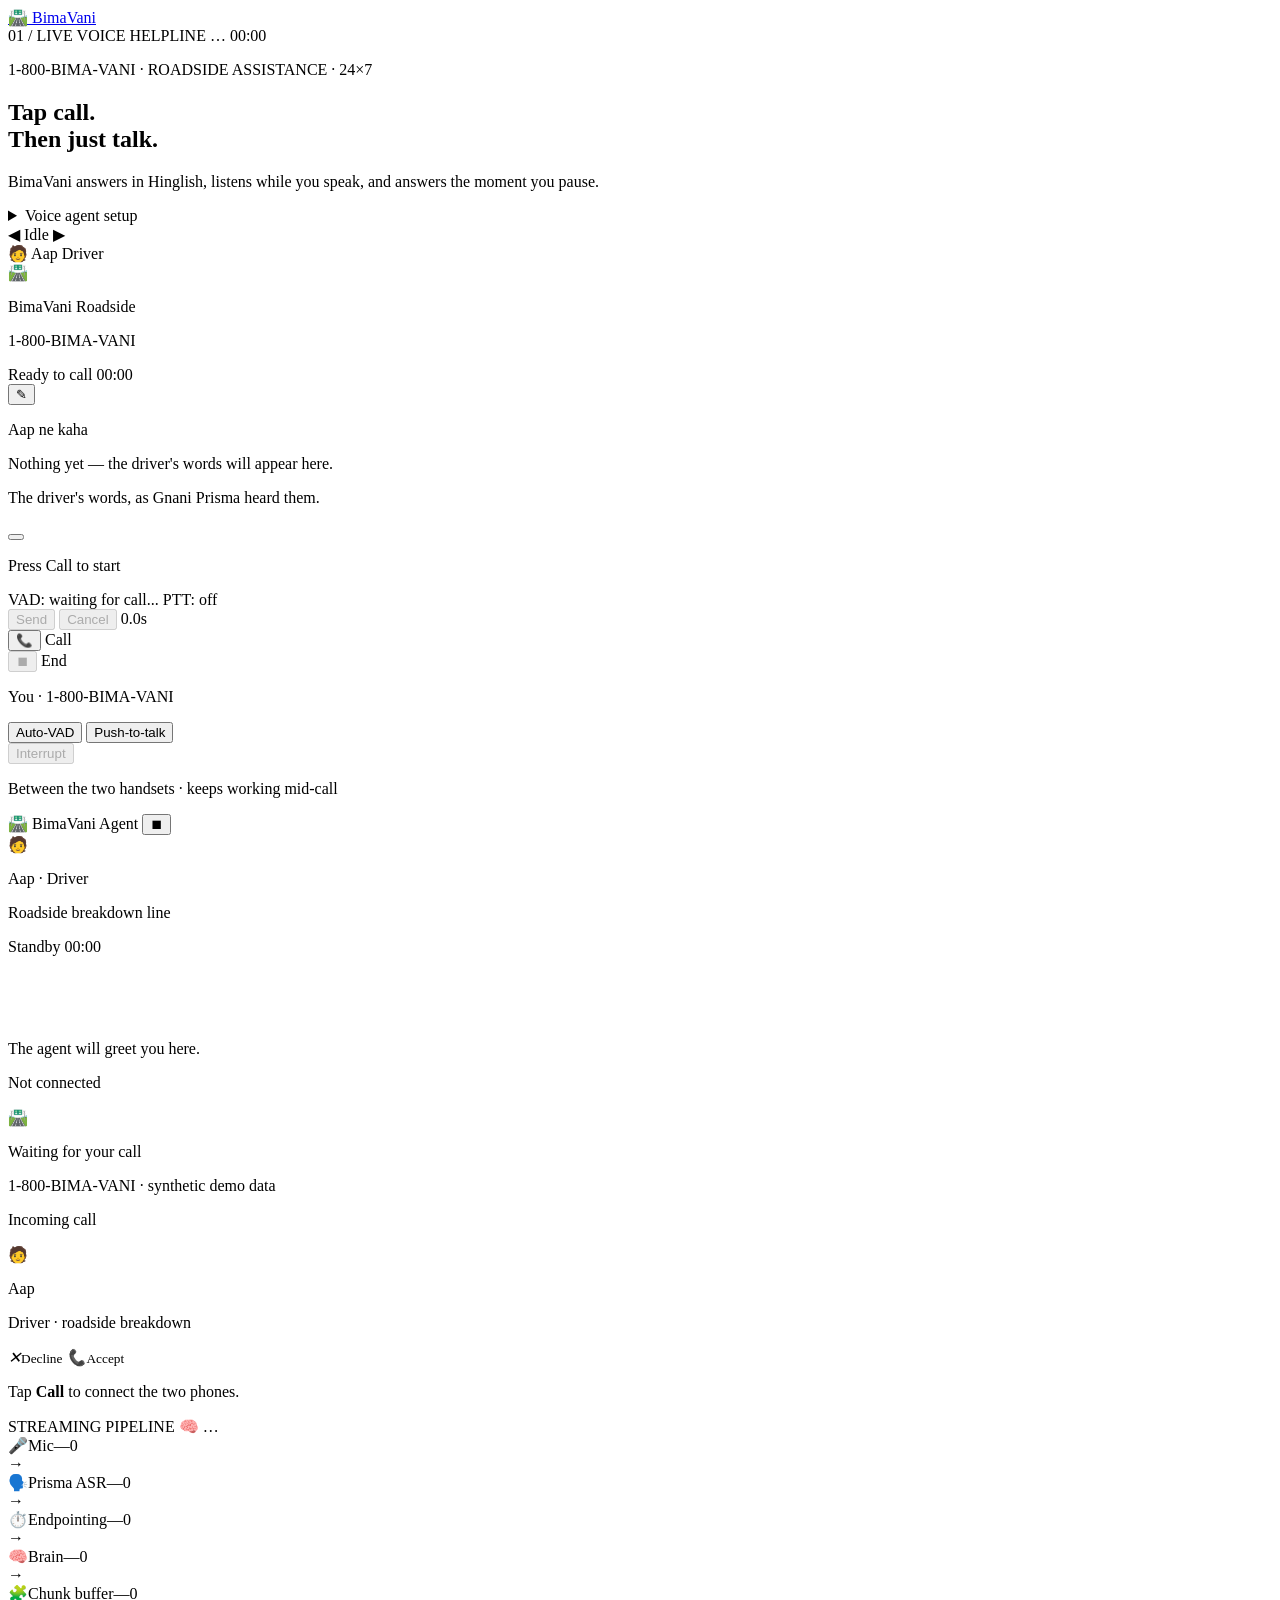
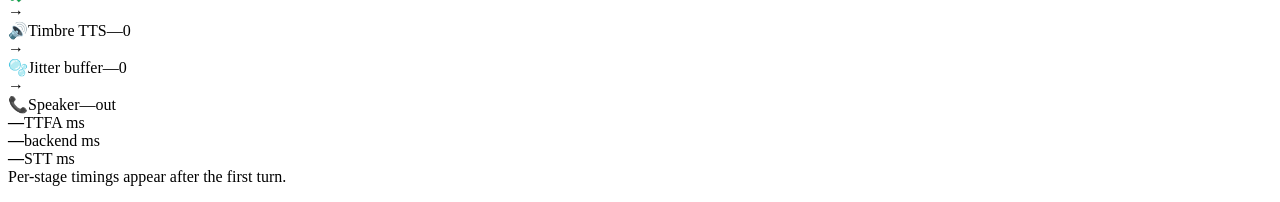
==== frontend/index.html @ bb22b184 "Initial commit: BHIMVANI" ====
<!DOCTYPE html>
<html lang="en">
<head>
<meta charset="UTF-8">
<meta name="viewport" content="width=device-width, initial-scale=1.0">
<title>BimaVani — Voice Roadside Assistance</title>
<link rel="stylesheet" href="/style.css?v=20261110m">
<link rel="icon" href="data:image/svg+xml,<svg xmlns='http://www.w3.org/2000/svg' viewBox='0 0 100 100'><text y='.9em' font-size='90'>🛣️</text></svg>">
</head>
<body>

<!-- ============================== HEADER ============================== -->
<header class="topbar">
  <a class="brand" href="/">
    <span class="brand-mark">🛣️</span>
    <span class="brand-name">BimaVani</span>
  </a>
  <div class="topbar-right">
    <span class="kicker">01 / LIVE VOICE HELPLINE</span>
    <span id="mode-pill" class="chip-status">…</span>
    <span id="call-timer" class="timer">00:00</span>
  </div>
</header>

<!-- =============================== STAGE ============================== -->
<main class="stage">

  <!-- ---------------------- LEFT: the conversation --------------------- -->
  <section class="hero">
    <p class="eyebrow">1-800-BIMA-VANI · ROADSIDE ASSISTANCE · 24×7</p>

    <!-- Big state line: what the agent is doing right now -->
    <h1 id="hero-line">Tap call.<br>Then just talk.</h1>
    <p class="hero-sub" id="hero-sub">
      BimaVani answers in Hinglish, listens while you speak, and answers the moment you pause.
    </p>

    <!-- Voice agent setup: everything that tunes the ears, not the brain -->
    <details class="setup">
      <summary>Voice agent setup</summary>
      <div class="setup-body">
        <label class="slider">
          <span>Silence before send <b id="vad-window">650</b> ms</span>
          <input type="range" id="vad-silence" min="300" max="1500" step="50" value="650">
        </label>
        <label class="slider">
          <span>Mic sensitivity <b id="vad-sens-val">2.2×</b></span>
          <input type="range" id="vad-sens" min="1.2" max="4" step="0.1" value="2.2">
        </label>

        <label class="row">
          <span class="row-label">Road noise</span>
          <select id="noise-preset">
            <option value="clean" selected>Clean studio</option>
            <option value="mandi">Mandi / auto stand</option>
            <option value="highway">NH-44 highway</option>
            <option value="gsm">8 kHz phone line</option>
          </select>
        </label>
        <div class="row">
          <label class="check"><input type="checkbox" id="noise-into-mic" checked> into mic</label>
          <label class="check"><input type="checkbox" id="noise-aloud" checked> play aloud</label>
        </div>

        <div class="type-row">
          <input id="type-say" placeholder="No mic? Type what you'd say…" autocomplete="off">
          <button id="btn-say" class="btn-quiet">Send</button>
        </div>
        <p class="micro">VAD always listens to the raw mic, before any noise is mixed in.</p>
      </div>
    </details>
  </section>

  <!-- ------------- RIGHT: two phones on one live call line ------------- -->
  <section class="call-scene" id="call-scene" data-phase="idle" aria-label="Live call between you and BimaVani">
    <div class="halo" aria-hidden="true"></div>

    <!-- the line that carries the voice between the two phones -->
    <div class="call-link is-idle" id="call-link">
      <span class="link-arrow" aria-hidden="true">◀</span>
      <span class="link-waves" aria-hidden="true"><i></i><i></i><i></i><i></i><i></i></span>
      <span class="link-label" id="link-label">Idle</span>
      <span class="link-waves" aria-hidden="true"><i></i><i></i><i></i><i></i><i></i></span>
      <span class="link-arrow" aria-hidden="true">▶</span>
    </div>

    <div class="phones">

      <!-- ==================== THE CALLER — you (the driver's phone) ==================== -->
      <div class="phone phone--caller" id="phone-caller">
        <span class="phone-notch" aria-hidden="true"></span>
        <div class="phone-bar">
          <span class="phone-brand">
            <span class="phone-avatar" aria-hidden="true">🧑</span>
            Aap <span class="phone-tag">Driver</span>
          </span>
          <span class="phone-led" aria-hidden="true"></span>
        </div>

        <!-- who you are calling + live call status -->
        <div class="contact">
          <div class="contact-avatar" aria-hidden="true">🛣️</div>
          <div class="contact-meta">
            <p class="contact-name">BimaVani Roadside</p>
            <p class="contact-num">1-800-BIMA-VANI</p>
          </div>
          <div class="contact-state">
            <span id="caller-status" class="status-text">Ready to call</span>
            <span class="status-time sync-timer">00:00</span>
          </div>
        </div>

        <!-- what you said, as Prisma heard it -->
        <div class="phone-card phone-card--said">
          <button id="say-edit" class="say-edit" title="Type your turn instead">✎</button>
          <p class="phone-label">Aap ne kaha</p>
          <p class="phone-say" id="stt-transcript">Nothing yet — the driver's words will appear here.</p>
          <p class="caption">The driver's words, as Gnani Prisma heard them.</p>
        </div>

        <!-- your mic: tap to talk -->
        <div class="orb-zone">
          <button id="btn-ptt" class="orb" aria-label="Microphone">
            <span class="orb-core"></span>
          </button>
          <p id="ptt-hint" class="phone-hint">Press Call to start</p>
        </div>

        <div class="level">
          <div class="level-track"><div id="vad-bar" class="level-fill"></div><div id="vad-thr-mark" class="level-thr"></div></div>
          <div class="level-notes">
            <span id="vad-live">VAD: waiting for call...</span>
            <span id="ptt-live">PTT: off</span>
          </div>
        </div>

        <!-- Push-to-talk only controls -->
        <div id="ptt-controls" class="ptt-controls hidden">
          <button id="btn-ptt-send" class="btn-quiet" disabled>Send</button>
          <button id="btn-ptt-cancel" class="btn-quiet" disabled>Cancel</button>
          <span id="ptt-timer" class="ptt-timer">0.0s</span>
        </div>

        <!-- Call / End: round handset buttons, like a real phone -->
        <div class="phone-call-controls">
          <div class="call-btn-wrap">
            <button id="btn-dial" class="btn-call" aria-label="Call BimaVani">📞</button>
            <span>Call</span>
          </div>
          <div class="call-btn-wrap">
            <button id="btn-end" class="btn-end" aria-label="End call" disabled>⏹</button>
            <span>End</span>
          </div>
        </div>

        <p class="phone-foot">You · 1-800-BIMA-VANI</p>
      </div>

      <!-- ================= MIDDLE GAP — the line + turn-taking controls ================= -->
      <div class="call-middle">
        <div class="wire" aria-hidden="true"><i></i></div>
        <div class="seg" role="radiogroup" aria-label="Turn taking">
          <button class="seg-btn active" data-mode="auto_vad">Auto-VAD</button>
          <button class="seg-btn" data-mode="push_to_talk">Push-to-talk</button>
        </div>
        <button id="btn-barge-in" class="btn-quiet" disabled>Interrupt</button>
        <p class="middle-hint">Between the two handsets · keeps working mid-call</p>
      </div>

      <!-- =================== THE AGENT — BimaVani's phone =================== -->
      <div class="phone phone--agent" id="phone-agent">
        <span class="phone-notch" aria-hidden="true"></span>
        <div class="phone-bar">
          <span class="phone-brand">
            <span class="brand-mark" aria-hidden="true">🛣️</span>
            BimaVani <span class="phone-tag phone-tag--live">Agent</span>
          </span>
          <span class="phone-icons">
            <button class="icon-btn" id="btn-barge-in-2" title="Interrupt the agent">⏹</button>
          </span>
        </div>

        <!-- who is on the line + live call status -->
        <div class="contact contact--agent">
          <div class="contact-avatar" aria-hidden="true">🧑</div>
          <div class="contact-meta">
            <p class="contact-name">Aap · Driver</p>
            <p class="contact-num">Roadside breakdown line</p>
          </div>
          <div class="contact-state">
            <span id="agent-status" class="status-text">Standby</span>
            <span class="status-time sync-timer">00:00</span>
          </div>
        </div>

        <!-- what the agent says, streaming clause by clause -->
        <div class="phone-card phone-card--agent">
          <canvas id="waveform" width="320" height="64"></canvas>
          <p id="agent-reply" class="phone-say">The agent will greet you here.</p>
          <p id="call-state" class="phone-state">Not connected</p>
        </div>

        <!-- the agent's voice: is BimaVani speaking? -->
        <div class="voice-zone">
          <div class="agent-orb" aria-hidden="true">
            <span class="agent-orb-core">🛣️</span>
          </div>
          <p id="agent-hint" class="phone-hint">Waiting for your call</p>
        </div>

        <p class="phone-foot">1-800-BIMA-VANI · synthetic demo data</p>

        <!-- incoming-call screen: shown only while the phone is ringing -->
        <div class="incoming" id="agent-incoming" aria-hidden="true">
          <p class="incoming-label">Incoming call</p>
          <div class="incoming-avatar"><span>🧑</span></div>
          <p class="incoming-name">Aap</p>
          <p class="incoming-sub">Driver · roadside breakdown</p>
          <div class="incoming-actions">
            <span class="act act--decline"><i>✕</i><small>Decline</small></span>
            <span class="act act--accept" id="agent-accept"><i>📞</i><small>Accept</small></span>
          </div>
        </div>
      </div>
    </div>

    <p class="scene-status" id="scene-status">Tap <b>Call</b> to connect the two phones.</p>
  </section>
</main>

<!-- ================= BOTTOM BAND: flow + latency ===================== -->
<footer class="flowband">
  <div class="flow-head">
    <span class="kicker">STREAMING PIPELINE</span>
    <span id="brain-pill" class="chip-status">🧠 …</span>
  </div>

  <div class="flow-strip">
    <div class="node" data-stage="1"><span class="node-ico">🎤</span><span class="node-name">Mic</span><span class="node-ms">—</span><span class="node-q" data-q="mic_ingest">0</span></div>
    <span class="arrow">→</span>
    <div class="node" data-stage="2"><span class="node-ico">🗣️</span><span class="node-name">Prisma ASR</span><span class="node-ms">—</span><span class="node-q" data-q="stt">0</span></div>
    <span class="arrow">→</span>
    <div class="node" data-stage="3"><span class="node-ico">⏱️</span><span class="node-name">Endpointing</span><span class="node-ms">—</span><span class="node-q" data-q="endpointing">0</span></div>
    <span class="arrow">→</span>
    <div class="node" data-stage="4"><span class="node-ico">🧠</span><span class="node-name">Brain</span><span class="node-ms">—</span><span class="node-q" data-q="brain">0</span></div>
    <span class="arrow">→</span>
    <div class="node" data-stage="5"><span class="node-ico">🧩</span><span class="node-name">Chunk buffer</span><span class="node-ms">—</span><span class="node-q" data-q="clause_buffer">0</span></div>
    <span class="arrow">→</span>
    <div class="node" data-stage="6"><span class="node-ico">🔊</span><span class="node-name">Timbre TTS</span><span class="node-ms">—</span><span class="node-q" data-q="tts">0</span></div>
    <span class="arrow">→</span>
    <div class="node" data-stage="7"><span class="node-ico">🫧</span><span class="node-name">Jitter buffer</span><span class="node-ms">—</span><span class="node-q" data-q="jitter_buffer">0</span></div>
    <span class="arrow">→</span>
    <div class="node" data-stage="8"><span class="node-ico">📞</span><span class="node-name">Speaker</span><span class="node-ms">—</span><span class="node-q">out</span></div>
  </div>

  <div class="latency">
    <div class="lat-kpis">
      <div class="lat-kpi"><b id="flow-ttfa">—</b><span>TTFA ms</span></div>
      <div class="lat-kpi"><b id="flow-total">—</b><span>backend ms</span></div>
      <div class="lat-kpi"><b id="flow-stt">—</b><span>STT ms</span></div>
    </div>
    <div id="latency-body" class="lat-body">
      <span class="muted">Per-stage timings appear after the first turn.</span>
    </div>
  </div>

  <p id="foot-meta" class="foot-meta"></p>
</footer>

<script src="/app.js?v=20261110m"></script>
</body>
</html>
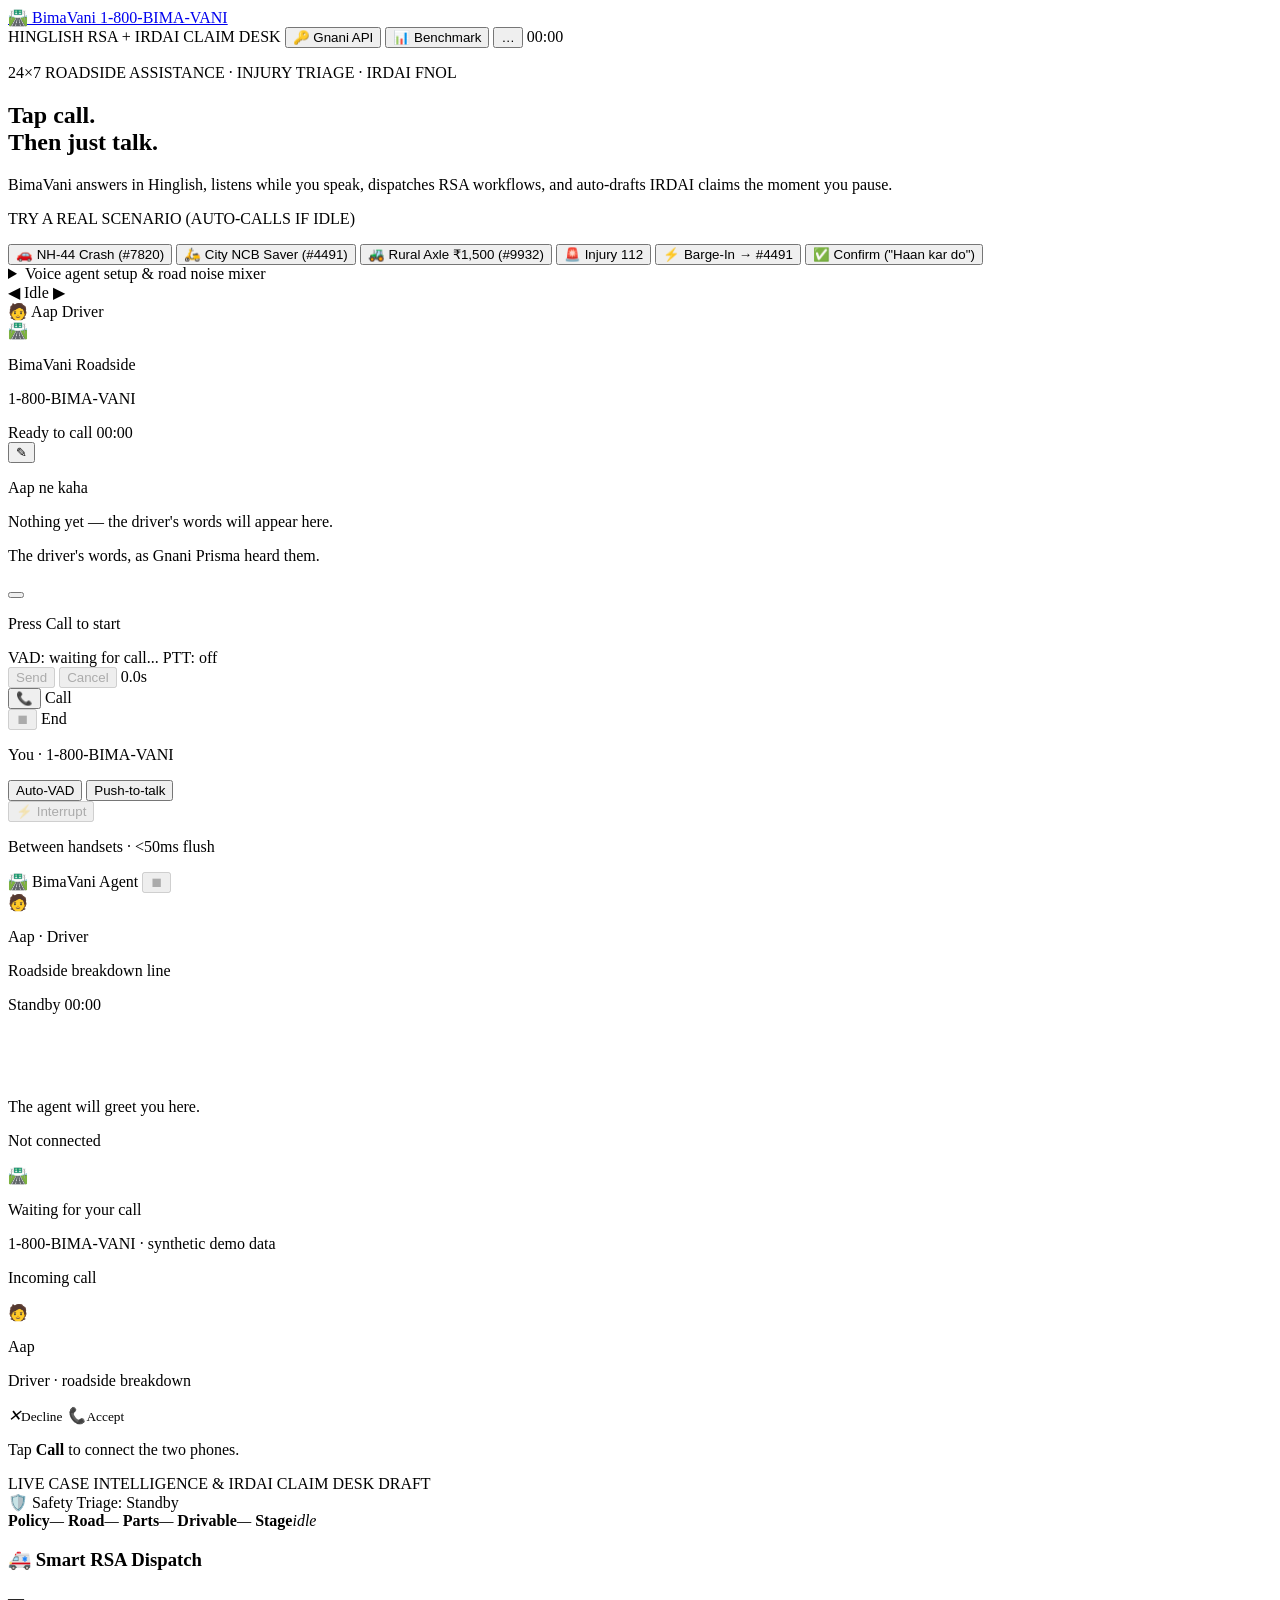
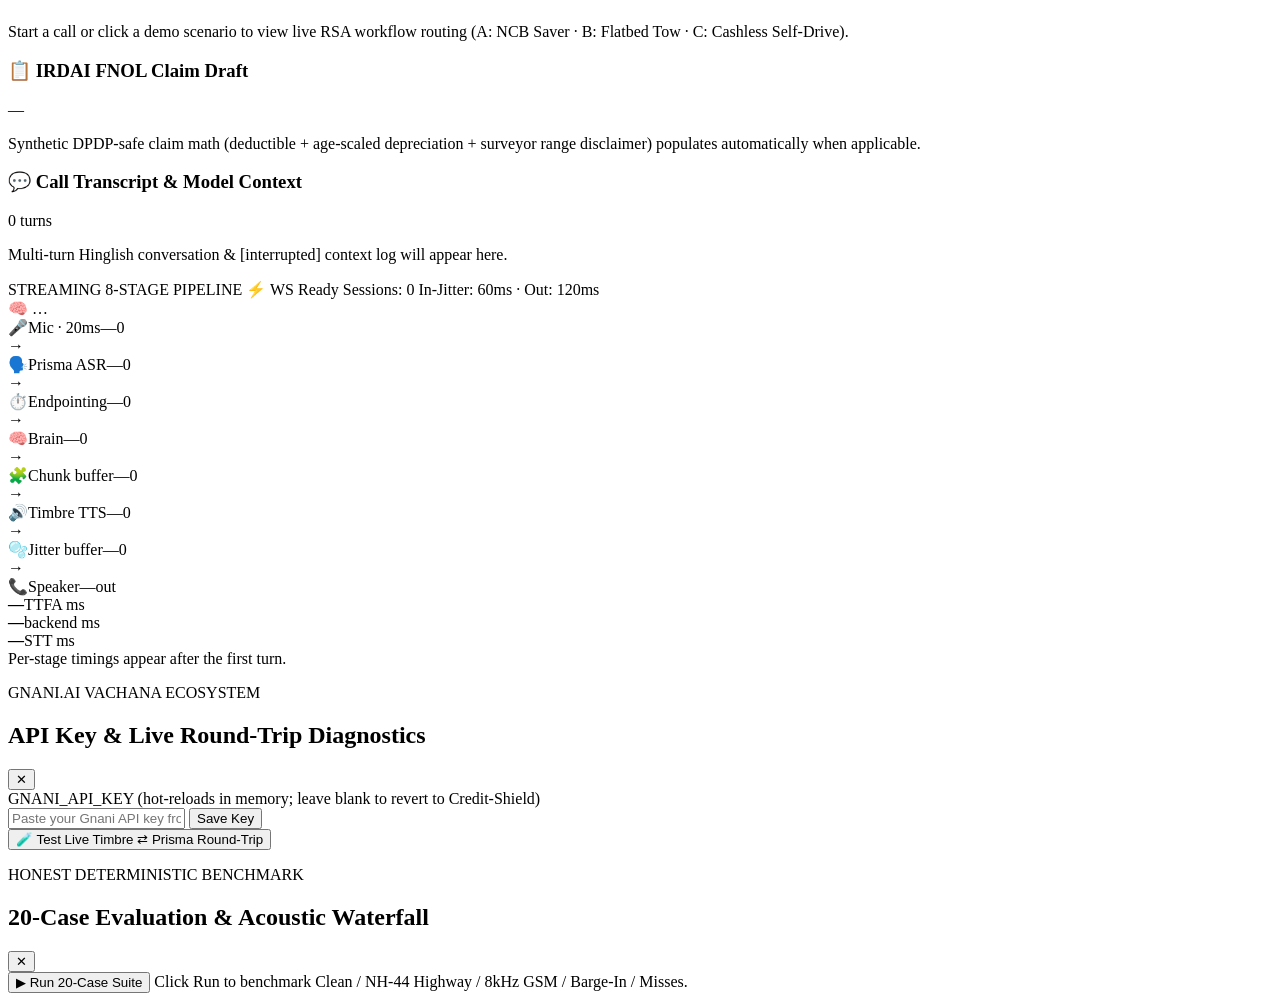
==== commit 74ab2b7c: "Fix voice pipeline, add WebSocket streaming, jitter buffers & [interrupted] context Co-authored-by: " ====
--- a/frontend/index.html
+++ b/frontend/index.html
@@ -3,8 +3,8 @@
 <head>
 <meta charset="UTF-8">
 <meta name="viewport" content="width=device-width, initial-scale=1.0">
-<title>BimaVani — Voice Roadside Assistance</title>
-<link rel="stylesheet" href="/style.css?v=20261110m">
+<title>BimaVani — 24×7 Hinglish Voice RSA & IRDAI Claim Desk</title>
+<link rel="stylesheet" href="/style.css?v=20261110w">
 <link rel="icon" href="data:image/svg+xml,<svg xmlns='http://www.w3.org/2000/svg' viewBox='0 0 100 100'><text y='.9em' font-size='90'>🛣️</text></svg>">
 </head>
 <body>
@@ -14,10 +14,13 @@
   <a class="brand" href="/">
     <span class="brand-mark">🛣️</span>
     <span class="brand-name">BimaVani</span>
+    <span class="brand-sub">1-800-BIMA-VANI</span>
   </a>
   <div class="topbar-right">
-    <span class="kicker">01 / LIVE VOICE HELPLINE</span>
-    <span id="mode-pill" class="chip-status">…</span>
+    <span class="kicker">HINGLISH RSA + IRDAI CLAIM DESK</span>
+    <button id="btn-open-key" class="chip-btn" type="button" title="Configure & test Gnani API Key">🔑 Gnani API</button>
+    <button id="btn-open-eval" class="chip-btn" type="button" title="Run 20-Case Evaluation Benchmark">📊 Benchmark</button>
+    <button id="mode-pill" class="chip-status chip-clickable" type="button" title="Current voice engine mode">…</button>
     <span id="call-timer" class="timer">00:00</span>
   </div>
 </header>
@@ -25,19 +28,31 @@
 <!-- =============================== STAGE ============================== -->
 <main class="stage">
 
-  <!-- ---------------------- LEFT: the conversation --------------------- -->
+  <!-- ---------------------- LEFT: conversation & quick demo --------------------- -->
   <section class="hero">
-    <p class="eyebrow">1-800-BIMA-VANI · ROADSIDE ASSISTANCE · 24×7</p>
-
-    <!-- Big state line: what the agent is doing right now -->
+    <p class="eyebrow">24×7 ROADSIDE ASSISTANCE · INJURY TRIAGE · IRDAI FNOL</p>
+
     <h1 id="hero-line">Tap call.<br>Then just talk.</h1>
     <p class="hero-sub" id="hero-sub">
-      BimaVani answers in Hinglish, listens while you speak, and answers the moment you pause.
+      BimaVani answers in Hinglish, listens while you speak, dispatches RSA workflows, and auto-drafts IRDAI claims the moment you pause.
     </p>
 
-    <!-- Voice agent setup: everything that tunes the ears, not the brain -->
+    <!-- One-click demo scenarios (works even with mic blocked or in Credit-Shield mode) -->
+    <div class="demo-bar" aria-label="Quick Hinglish test scenarios">
+      <p class="demo-label">TRY A REAL SCENARIO (AUTO-CALLS IF IDLE)</p>
+      <div class="demo-chips">
+        <button class="demo-chip" type="button" data-utterance="NH-44 highway par crash ho gaya, radiator phat gaya hai aur bumper mein dent hai, policy number 7820">🚗 NH-44 Crash (#7820)</button>
+        <button class="demo-chip" type="button" data-utterance="Delhi mein Activa ki battery dead aur puncture ho gaya hai, policy number 4491">🛵 City NCB Saver (#4491)</button>
+        <button class="demo-chip" type="button" data-utterance="Gaon ki link road par Bolero ka axle twist ho gaya, tow bhejo policy number 9932">🚜 Rural Axle ₹1,500 (#9932)</button>
+        <button class="demo-chip" type="button" data-utterance="Accident ho gaya, sar mein chot lagi hai khoon beh raha hai">🚨 Injury 112</button>
+        <button class="demo-chip demo-chip--barge" type="button" data-barge="Ruko nahi nahi, mera policy number chaar hazaar chaar sau ikyaanave hai">⚡ Barge-In → #4491</button>
+        <button class="demo-chip" type="button" data-utterance="Haan confirm kar do">✅ Confirm ("Haan kar do")</button>
+      </div>
+    </div>
+
+    <!-- Voice agent setup: mic tuning, road noise mixer, typed fallback -->
     <details class="setup">
-      <summary>Voice agent setup</summary>
+      <summary>Voice agent setup &amp; road noise mixer</summary>
       <div class="setup-body">
         <label class="slider">
           <span>Silence before send <b id="vad-window">650</b> ms</span>
@@ -52,8 +67,8 @@
           <span class="row-label">Road noise</span>
           <select id="noise-preset">
             <option value="clean" selected>Clean studio</option>
-            <option value="mandi">Mandi / auto stand</option>
-            <option value="highway">NH-44 highway</option>
+            <option value="mandi">Mandi / auto stand (-15 dB)</option>
+            <option value="highway">NH-44 highway (-10 dB)</option>
             <option value="gsm">8 kHz phone line</option>
           </select>
         </label>
@@ -63,10 +78,10 @@
         </div>
 
         <div class="type-row">
-          <input id="type-say" placeholder="No mic? Type what you'd say…" autocomplete="off">
-          <button id="btn-say" class="btn-quiet">Send</button>
-        </div>
-        <p class="micro">VAD always listens to the raw mic, before any noise is mixed in.</p>
+          <input id="type-say" placeholder="No mic? Type Hinglish or Hindi…" autocomplete="off">
+          <button id="btn-say" class="btn-quiet" type="button">Send</button>
+        </div>
+        <p class="micro">Auto-VAD listens to the raw clean mic before any simulated road noise is mixed into the sent WAV.</p>
       </div>
     </details>
   </section>
@@ -75,7 +90,6 @@
   <section class="call-scene" id="call-scene" data-phase="idle" aria-label="Live call between you and BimaVani">
     <div class="halo" aria-hidden="true"></div>
 
-    <!-- the line that carries the voice between the two phones -->
     <div class="call-link is-idle" id="call-link">
       <span class="link-arrow" aria-hidden="true">◀</span>
       <span class="link-waves" aria-hidden="true"><i></i><i></i><i></i><i></i><i></i></span>
@@ -86,7 +100,7 @@
 
     <div class="phones">
 
-      <!-- ==================== THE CALLER — you (the driver's phone) ==================== -->
+      <!-- ==================== THE CALLER ==================== -->
       <div class="phone phone--caller" id="phone-caller">
         <span class="phone-notch" aria-hidden="true"></span>
         <div class="phone-bar">
@@ -97,7 +111,6 @@
           <span class="phone-led" aria-hidden="true"></span>
         </div>
 
-        <!-- who you are calling + live call status -->
         <div class="contact">
           <div class="contact-avatar" aria-hidden="true">🛣️</div>
           <div class="contact-meta">
@@ -110,17 +123,15 @@
           </div>
         </div>
 
-        <!-- what you said, as Prisma heard it -->
         <div class="phone-card phone-card--said">
-          <button id="say-edit" class="say-edit" title="Type your turn instead">✎</button>
+          <button id="say-edit" class="say-edit" type="button" title="Type your turn instead">✎</button>
           <p class="phone-label">Aap ne kaha</p>
           <p class="phone-say" id="stt-transcript">Nothing yet — the driver's words will appear here.</p>
           <p class="caption">The driver's words, as Gnani Prisma heard them.</p>
         </div>
 
-        <!-- your mic: tap to talk -->
         <div class="orb-zone">
-          <button id="btn-ptt" class="orb" aria-label="Microphone">
+          <button id="btn-ptt" class="orb" type="button" aria-label="Microphone">
             <span class="orb-core"></span>
           </button>
           <p id="ptt-hint" class="phone-hint">Press Call to start</p>
@@ -134,21 +145,19 @@
           </div>
         </div>
 
-        <!-- Push-to-talk only controls -->
         <div id="ptt-controls" class="ptt-controls hidden">
-          <button id="btn-ptt-send" class="btn-quiet" disabled>Send</button>
-          <button id="btn-ptt-cancel" class="btn-quiet" disabled>Cancel</button>
+          <button id="btn-ptt-send" class="btn-quiet" type="button" disabled>Send</button>
+          <button id="btn-ptt-cancel" class="btn-quiet" type="button" disabled>Cancel</button>
           <span id="ptt-timer" class="ptt-timer">0.0s</span>
         </div>
 
-        <!-- Call / End: round handset buttons, like a real phone -->
         <div class="phone-call-controls">
           <div class="call-btn-wrap">
-            <button id="btn-dial" class="btn-call" aria-label="Call BimaVani">📞</button>
+            <button id="btn-dial" class="btn-call" type="button" aria-label="Call BimaVani">📞</button>
             <span>Call</span>
           </div>
           <div class="call-btn-wrap">
-            <button id="btn-end" class="btn-end" aria-label="End call" disabled>⏹</button>
+            <button id="btn-end" class="btn-end" type="button" aria-label="End call" disabled>⏹</button>
             <span>End</span>
           </div>
         </div>
@@ -156,18 +165,18 @@
         <p class="phone-foot">You · 1-800-BIMA-VANI</p>
       </div>
 
-      <!-- ================= MIDDLE GAP — the line + turn-taking controls ================= -->
+      <!-- ================= MIDDLE GAP ================= -->
       <div class="call-middle">
         <div class="wire" aria-hidden="true"><i></i></div>
         <div class="seg" role="radiogroup" aria-label="Turn taking">
-          <button class="seg-btn active" data-mode="auto_vad">Auto-VAD</button>
-          <button class="seg-btn" data-mode="push_to_talk">Push-to-talk</button>
-        </div>
-        <button id="btn-barge-in" class="btn-quiet" disabled>Interrupt</button>
-        <p class="middle-hint">Between the two handsets · keeps working mid-call</p>
-      </div>
-
-      <!-- =================== THE AGENT — BimaVani's phone =================== -->
+          <button class="seg-btn active" type="button" data-mode="auto_vad">Auto-VAD</button>
+          <button class="seg-btn" type="button" data-mode="push_to_talk">Push-to-talk</button>
+        </div>
+        <button id="btn-barge-in" class="btn-quiet" type="button" disabled>⚡ Interrupt</button>
+        <p class="middle-hint">Between handsets · &lt;50ms flush</p>
+      </div>
+
+      <!-- =================== THE AGENT =================== -->
       <div class="phone phone--agent" id="phone-agent">
         <span class="phone-notch" aria-hidden="true"></span>
         <div class="phone-bar">
@@ -176,11 +185,10 @@
             BimaVani <span class="phone-tag phone-tag--live">Agent</span>
           </span>
           <span class="phone-icons">
-            <button class="icon-btn" id="btn-barge-in-2" title="Interrupt the agent">⏹</button>
+            <button class="icon-btn" id="btn-barge-in-2" type="button" title="Interrupt the agent" disabled>⏹</button>
           </span>
         </div>
 
-        <!-- who is on the line + live call status -->
         <div class="contact contact--agent">
           <div class="contact-avatar" aria-hidden="true">🧑</div>
           <div class="contact-meta">
@@ -193,14 +201,12 @@
           </div>
         </div>
 
-        <!-- what the agent says, streaming clause by clause -->
         <div class="phone-card phone-card--agent">
           <canvas id="waveform" width="320" height="64"></canvas>
           <p id="agent-reply" class="phone-say">The agent will greet you here.</p>
           <p id="call-state" class="phone-state">Not connected</p>
         </div>
 
-        <!-- the agent's voice: is BimaVani speaking? -->
         <div class="voice-zone">
           <div class="agent-orb" aria-hidden="true">
             <span class="agent-orb-core">🛣️</span>
@@ -210,7 +216,6 @@
 
         <p class="phone-foot">1-800-BIMA-VANI · synthetic demo data</p>
 
-        <!-- incoming-call screen: shown only while the phone is ringing -->
         <div class="incoming" id="agent-incoming" aria-hidden="true">
           <p class="incoming-label">Incoming call</p>
           <div class="incoming-avatar"><span>🧑</span></div>
@@ -228,15 +233,74 @@
   </section>
 </main>
 
-<!-- ================= BOTTOM BAND: flow + latency ===================== -->
+<!-- ================= LIVE CASE INTELLIGENCE & IRDAI DESK =============== -->
+<section class="deskband" aria-label="Live RSA Dispatch and IRDAI Claim Intelligence">
+  <div class="desk-head">
+    <div>
+      <span class="kicker">LIVE CASE INTELLIGENCE &amp; IRDAI CLAIM DESK</span>
+      <span id="ticket-badge" class="chip-status">DRAFT</span>
+    </div>
+    <div id="safety-banner" class="safety-pill is-neutral">🛡️ Safety Triage: Standby</div>
+  </div>
+
+  <div id="entity-strip" class="entity-strip">
+    <span class="ent-chip"><b>Policy</b><em id="ent-policy">—</em></span>
+    <span class="ent-chip"><b>Road</b><em id="ent-road">—</em></span>
+    <span class="ent-chip"><b>Parts</b><em id="ent-parts">—</em></span>
+    <span class="ent-chip"><b>Drivable</b><em id="ent-drivable">—</em></span>
+    <span class="ent-chip"><b>Stage</b><em id="ent-stage">idle</em></span>
+  </div>
+
+  <div class="desk-grid">
+    <!-- Card 1: RSA Dispatch Ticket -->
+    <article class="desk-card" id="rsa-card">
+      <div class="desk-card-head">
+        <h3>🚑 Smart RSA Dispatch</h3>
+        <span id="rsa-wf-badge" class="wf-badge">—</span>
+      </div>
+      <div id="rsa-body" class="desk-card-body">
+        <p class="muted">Start a call or click a demo scenario to view live RSA workflow routing (A: NCB Saver · B: Flatbed Tow · C: Cashless Self-Drive).</p>
+      </div>
+    </article>
+
+    <!-- Card 2: IRDAI FNOL Claim Draft -->
+    <article class="desk-card" id="fnol-card">
+      <div class="desk-card-head">
+        <h3>📋 IRDAI FNOL Claim Draft</h3>
+        <span id="fnol-id-badge" class="wf-badge">—</span>
+      </div>
+      <div id="fnol-body" class="desk-card-body">
+        <p class="muted">Synthetic DPDP-safe claim math (deductible + age-scaled depreciation + surveyor range disclaimer) populates automatically when applicable.</p>
+      </div>
+    </article>
+
+    <!-- Card 3: Live Turn Transcript Log -->
+    <article class="desk-card" id="log-card">
+      <div class="desk-card-head">
+        <h3>💬 Call Transcript &amp; Model Context</h3>
+        <span id="log-count" class="wf-badge">0 turns</span>
+      </div>
+      <div id="transcript-log" class="transcript-log">
+        <p class="muted">Multi-turn Hinglish conversation &amp; [interrupted] context log will appear here.</p>
+      </div>
+    </article>
+  </div>
+</section>
+
+<!-- ================= BOTTOM BAND: pipeline + latency ==================== -->
 <footer class="flowband">
   <div class="flow-head">
-    <span class="kicker">STREAMING PIPELINE</span>
+    <div class="flow-head-left">
+      <span class="kicker">STREAMING 8-STAGE PIPELINE</span>
+      <span id="ws-pill" class="chip-status">⚡ WS Ready</span>
+      <span id="session-pill" class="chip-status">Sessions: 0</span>
+      <span id="jitter-pill" class="chip-status">In-Jitter: 60ms · Out: 120ms</span>
+    </div>
     <span id="brain-pill" class="chip-status">🧠 …</span>
   </div>
 
   <div class="flow-strip">
-    <div class="node" data-stage="1"><span class="node-ico">🎤</span><span class="node-name">Mic</span><span class="node-ms">—</span><span class="node-q" data-q="mic_ingest">0</span></div>
+    <div class="node" data-stage="1"><span class="node-ico">🎤</span><span class="node-name">Mic · 20ms</span><span class="node-ms">—</span><span class="node-q" data-q="mic_ingest">0</span></div>
     <span class="arrow">→</span>
     <div class="node" data-stage="2"><span class="node-ico">🗣️</span><span class="node-name">Prisma ASR</span><span class="node-ms">—</span><span class="node-q" data-q="stt">0</span></div>
     <span class="arrow">→</span>
@@ -267,6 +331,59 @@
   <p id="foot-meta" class="foot-meta"></p>
 </footer>
 
-<script src="/app.js?v=20261110m"></script>
+<!-- ================= MODAL: GNANI API KEY & LIVE VERIFY ================= -->
+<div id="modal-gnani" class="modal hidden" role="dialog" aria-modal="true" aria-labelledby="gnani-modal-title">
+  <div class="modal-backdrop" data-close="modal-gnani"></div>
+  <div class="modal-panel">
+    <div class="modal-head">
+      <div>
+        <p class="kicker">GNANI.AI VACHANA ECOSYSTEM</p>
+        <h2 id="gnani-modal-title">API Key &amp; Live Round-Trip Diagnostics</h2>
+      </div>
+      <button class="icon-btn" type="button" data-close="modal-gnani" aria-label="Close">✕</button>
+    </div>
+
+    <div id="gnani-config-summary" class="modal-grid-info"></div>
+
+    <form id="key-form" class="key-form">
+      <label class="key-label" for="gnani-key-input">GNANI_API_KEY (hot-reloads in memory; leave blank to revert to Credit-Shield)</label>
+      <div class="type-row">
+        <input id="gnani-key-input" type="password" placeholder="Paste your Gnani API key from app.gnani.ai/voice…" autocomplete="off">
+        <button id="btn-save-key" class="btn-call-sm" type="submit">Save Key</button>
+      </div>
+    </form>
+
+    <div class="modal-actions">
+      <button id="btn-verify-gnani" class="btn-quiet" type="button">🧪 Test Live Timbre ⇄ Prisma Round-Trip</button>
+      <span id="key-save-status" class="micro-status"></span>
+    </div>
+
+    <div id="verify-output" class="verify-box hidden"></div>
+  </div>
+</div>
+
+<!-- ================= MODAL: 20-CASE EVALUATION BENCHMARK ================= -->
+<div id="modal-eval" class="modal hidden" role="dialog" aria-modal="true" aria-labelledby="eval-modal-title">
+  <div class="modal-backdrop" data-close="modal-eval"></div>
+  <div class="modal-panel modal-panel--wide">
+    <div class="modal-head">
+      <div>
+        <p class="kicker">HONEST DETERMINISTIC BENCHMARK</p>
+        <h2 id="eval-modal-title">20-Case Evaluation &amp; Acoustic Waterfall</h2>
+      </div>
+      <button class="icon-btn" type="button" data-close="modal-eval" aria-label="Close">✕</button>
+    </div>
+
+    <div class="modal-actions">
+      <button id="btn-run-eval" class="btn-call-sm" type="button">▶ Run 20-Case Suite</button>
+      <span id="eval-status" class="micro-status">Click Run to benchmark Clean / NH-44 Highway / 8kHz GSM / Barge-In / Misses.</span>
+    </div>
+
+    <div id="eval-summary-cards" class="eval-kpis"></div>
+    <div id="eval-table-wrap" class="eval-table-wrap"></div>
+  </div>
+</div>
+
+<script src="/app.js?v=20261110w"></script>
 </body>
 </html>
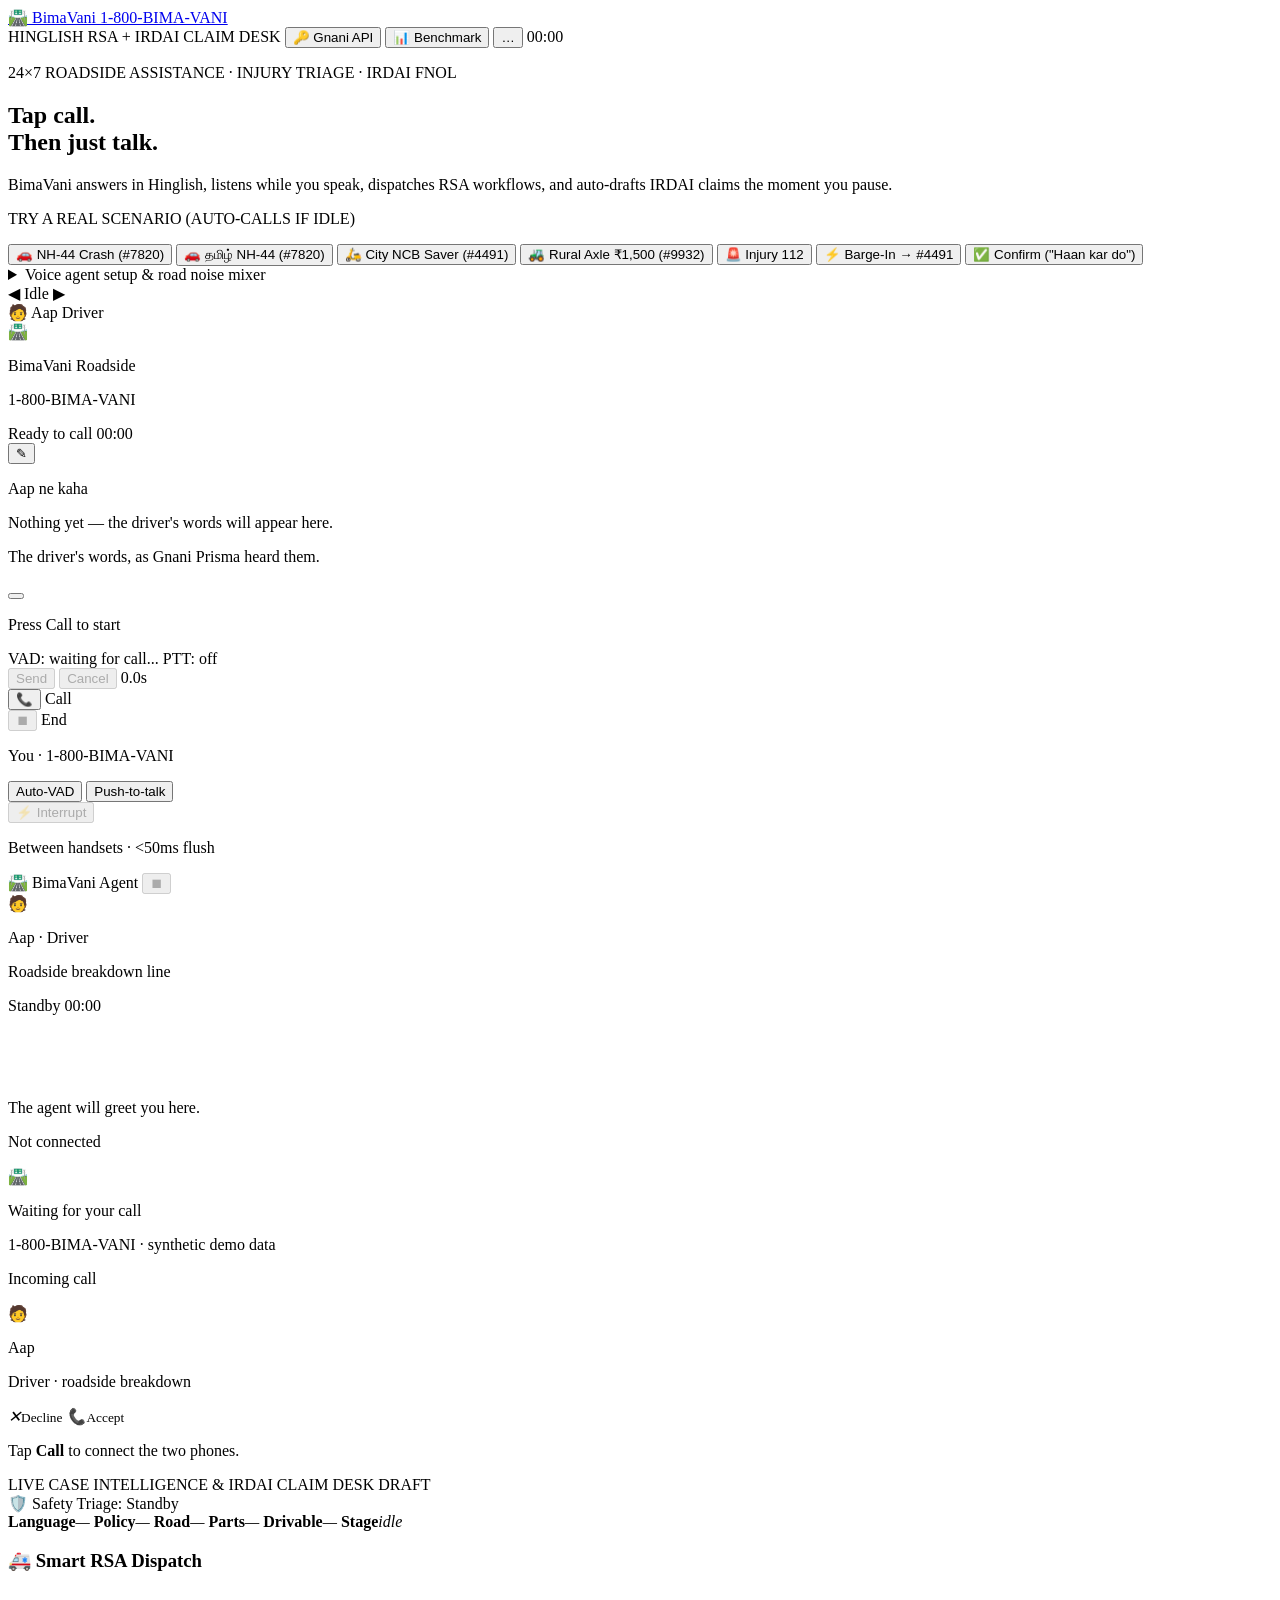
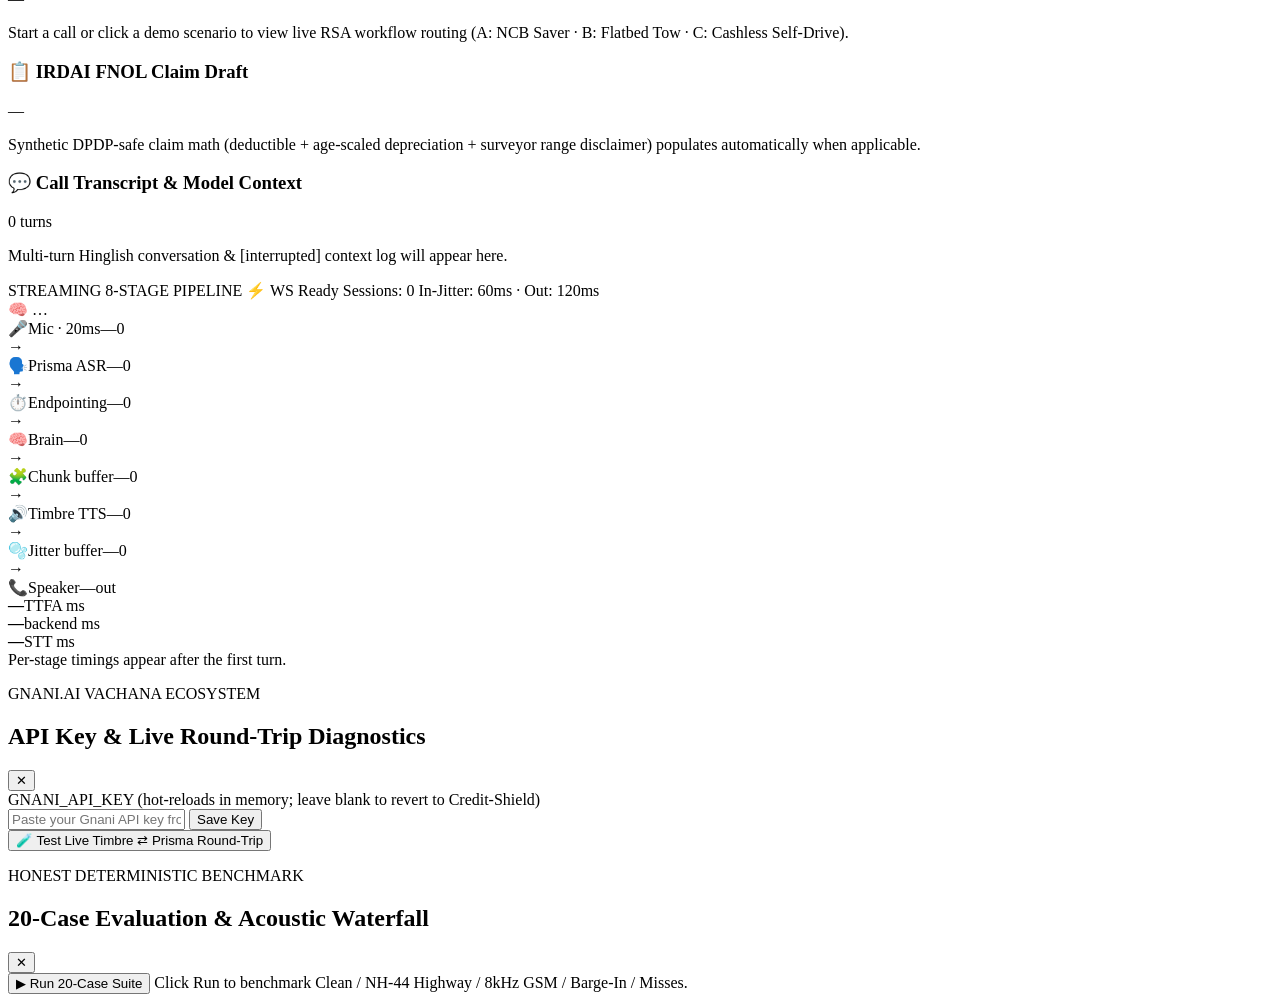
==== commit b34791e7: "feat(i18n): full native Tamil (ta-IN) detection, NLU, Brain, STT/TTS & UI responses Co-authored-by: " ====
--- a/frontend/index.html
+++ b/frontend/index.html
@@ -4,7 +4,7 @@
 <meta charset="UTF-8">
 <meta name="viewport" content="width=device-width, initial-scale=1.0">
 <title>BimaVani — 24×7 Hinglish Voice RSA & IRDAI Claim Desk</title>
-<link rel="stylesheet" href="/style.css?v=20261110w">
+<link rel="stylesheet" href="/style.css?v=20261110t">
 <link rel="icon" href="data:image/svg+xml,<svg xmlns='http://www.w3.org/2000/svg' viewBox='0 0 100 100'><text y='.9em' font-size='90'>🛣️</text></svg>">
 </head>
 <body>
@@ -42,6 +42,7 @@
       <p class="demo-label">TRY A REAL SCENARIO (AUTO-CALLS IF IDLE)</p>
       <div class="demo-chips">
         <button class="demo-chip" type="button" data-utterance="NH-44 highway par crash ho gaya, radiator phat gaya hai aur bumper mein dent hai, policy number 7820">🚗 NH-44 Crash (#7820)</button>
+        <button class="demo-chip" type="button" data-utterance="வணக்கம், எங்களுக்கு காயமில்லை, ஆனா ஹைவேல கார் ரேடியேட்டர் உடைஞ்சிடுச்சு, பாலிசி எண் 7820">🚗 தமிழ் NH-44 (#7820)</button>
         <button class="demo-chip" type="button" data-utterance="Delhi mein Activa ki battery dead aur puncture ho gaya hai, policy number 4491">🛵 City NCB Saver (#4491)</button>
         <button class="demo-chip" type="button" data-utterance="Gaon ki link road par Bolero ka axle twist ho gaya, tow bhejo policy number 9932">🚜 Rural Axle ₹1,500 (#9932)</button>
         <button class="demo-chip" type="button" data-utterance="Accident ho gaya, sar mein chot lagi hai khoon beh raha hai">🚨 Injury 112</button>
@@ -64,6 +65,14 @@
         </label>
 
         <label class="row">
+          <span class="row-label">Caller language</span>
+          <select id="lang-select">
+            <option value="indic-auto" selected>Auto (Hinglish / தமிழ் / EN)</option>
+            <option value="ta-IN">தமிழ் (Native Tamil · ta-IN)</option>
+            <option value="hi-IN">Hinglish / Hindi (hi-IN)</option>
+          </select>
+        </label>
+        <label class="row">
           <span class="row-label">Road noise</span>
           <select id="noise-preset">
             <option value="clean" selected>Clean studio</option>
@@ -78,7 +87,7 @@
         </div>
 
         <div class="type-row">
-          <input id="type-say" placeholder="No mic? Type Hinglish or Hindi…" autocomplete="off">
+          <input id="type-say" placeholder="No mic? Type Hinglish, Hindi or தமிழ்…" autocomplete="off">
           <button id="btn-say" class="btn-quiet" type="button">Send</button>
         </div>
         <p class="micro">Auto-VAD listens to the raw clean mic before any simulated road noise is mixed into the sent WAV.</p>
@@ -244,6 +253,7 @@
   </div>
 
   <div id="entity-strip" class="entity-strip">
+    <span class="ent-chip"><b>Language</b><em id="ent-lang">—</em></span>
     <span class="ent-chip"><b>Policy</b><em id="ent-policy">—</em></span>
     <span class="ent-chip"><b>Road</b><em id="ent-road">—</em></span>
     <span class="ent-chip"><b>Parts</b><em id="ent-parts">—</em></span>
@@ -384,6 +394,6 @@
   </div>
 </div>
 
-<script src="/app.js?v=20261110w"></script>
+<script src="/app.js?v=20261110t"></script>
 </body>
 </html>
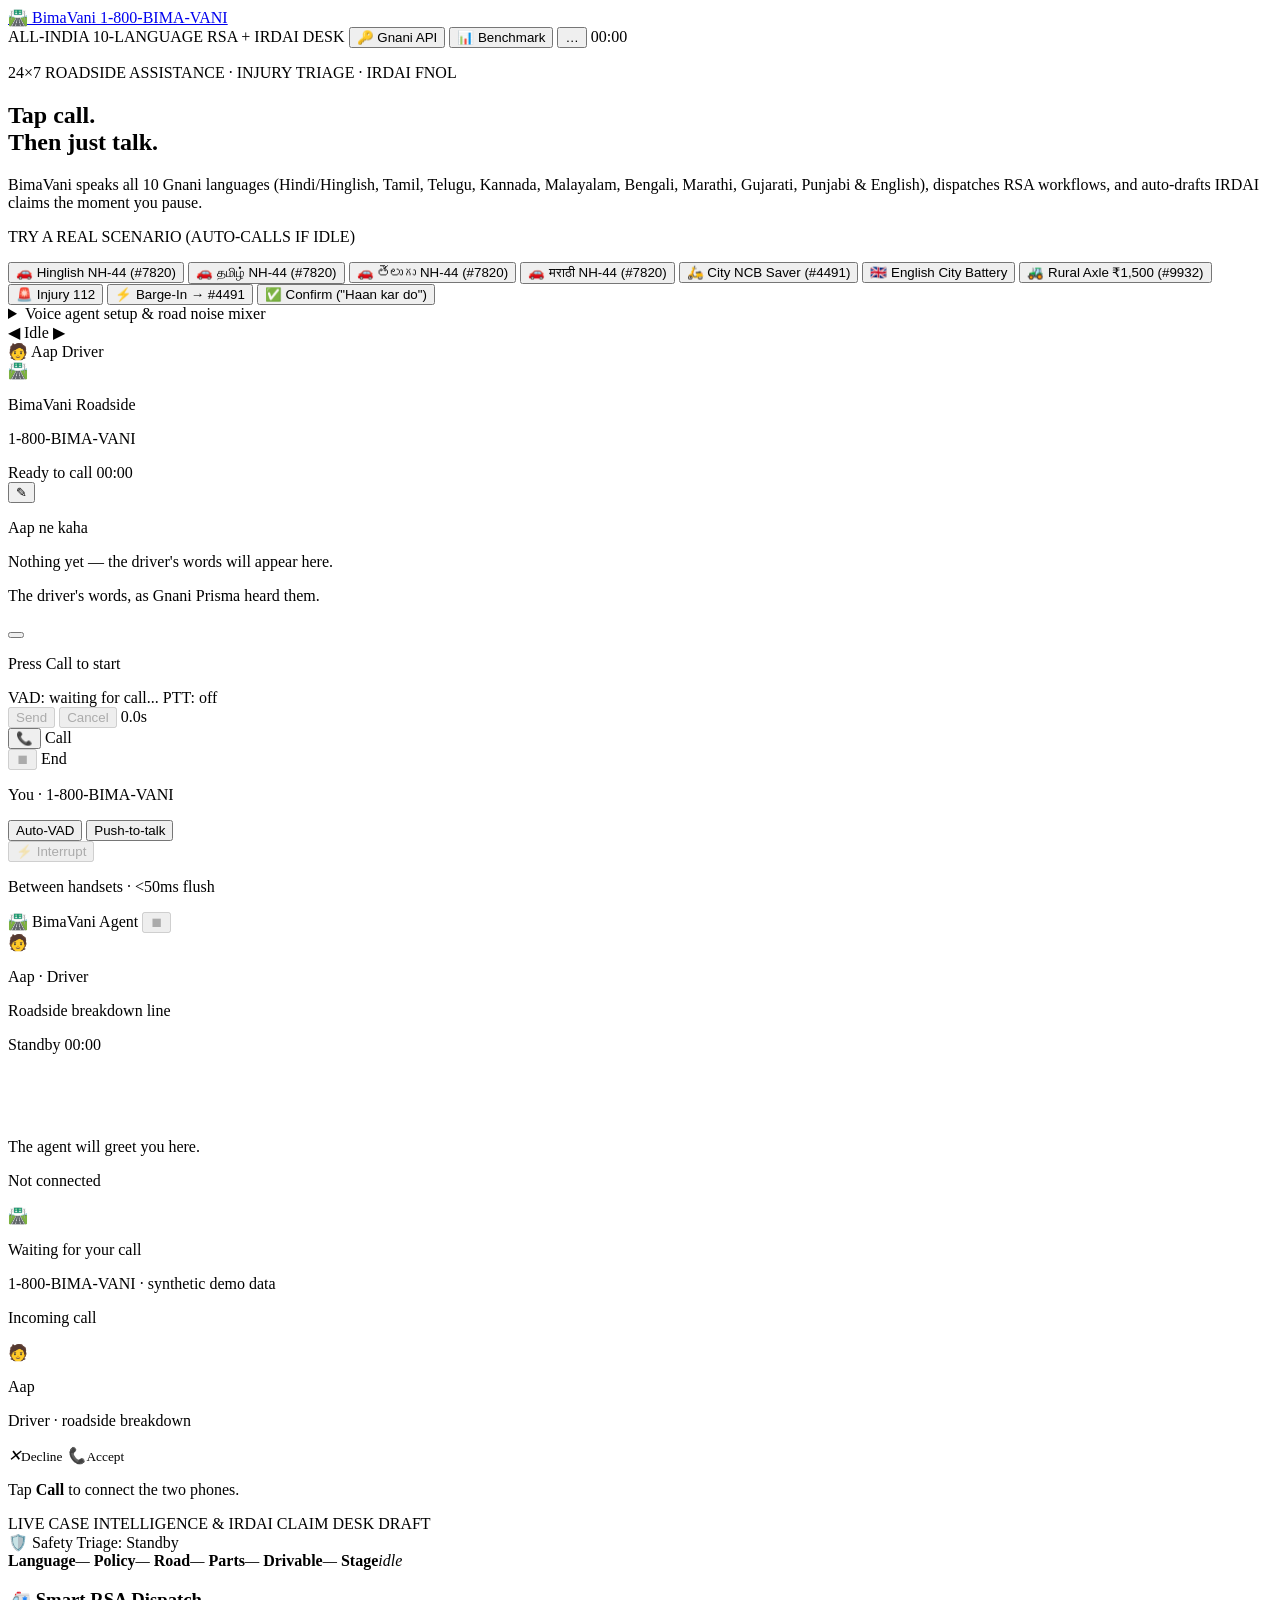
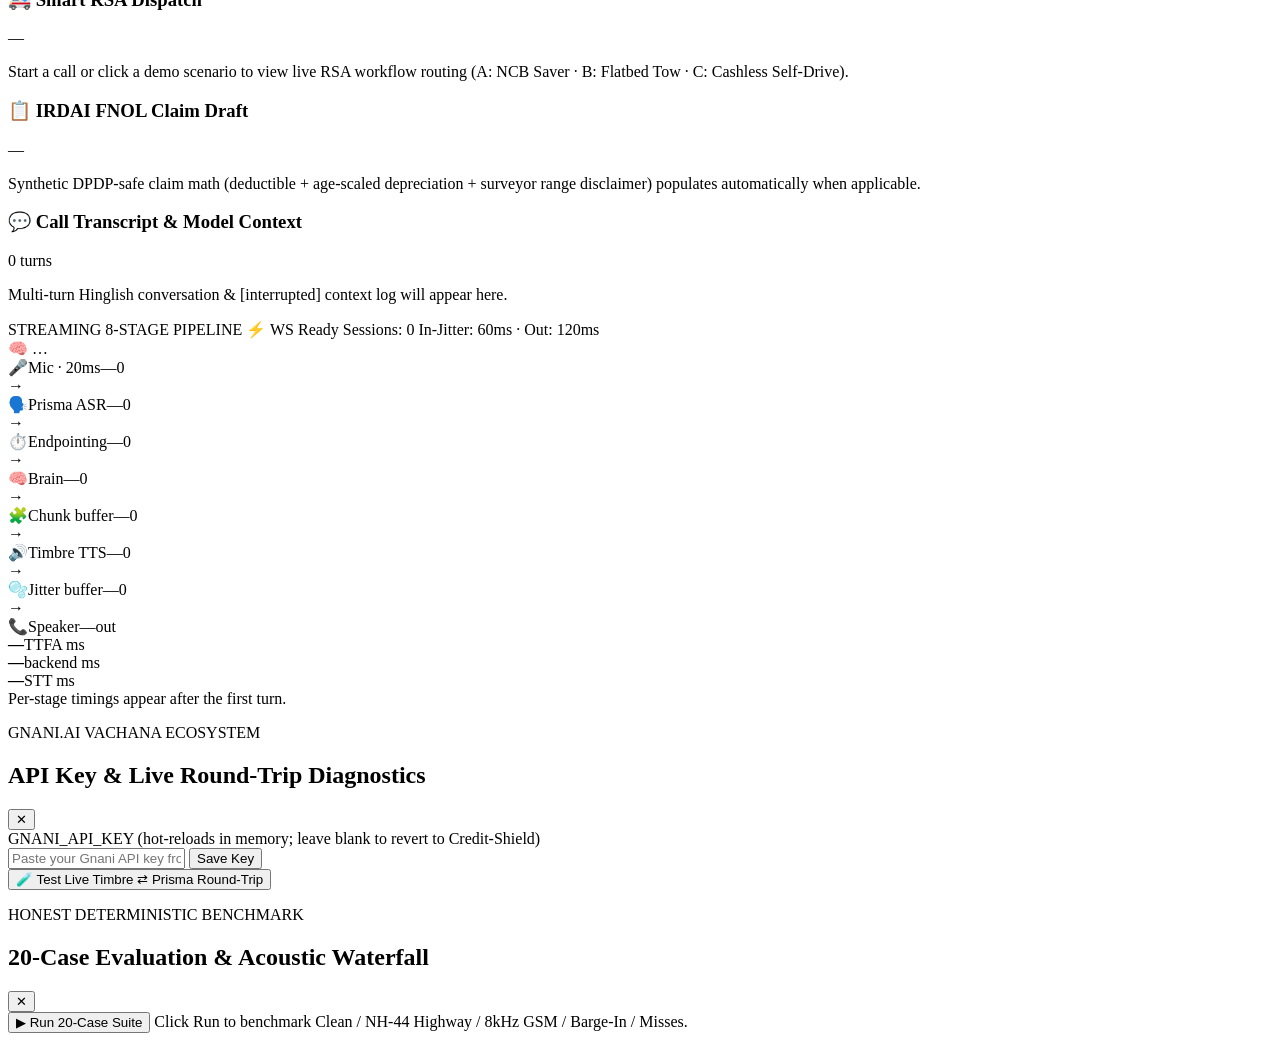
==== commit 75dca376: "feat(i18n): Full 10-language Gnani voice, NLU & frontend support Co-authored-by: arena-agent <297053" ====
--- a/frontend/index.html
+++ b/frontend/index.html
@@ -3,8 +3,8 @@
 <head>
 <meta charset="UTF-8">
 <meta name="viewport" content="width=device-width, initial-scale=1.0">
-<title>BimaVani — 24×7 Hinglish Voice RSA & IRDAI Claim Desk</title>
-<link rel="stylesheet" href="/style.css?v=20261110t">
+<title>BimaVani — 24×7 Multilingual Voice RSA & IRDAI Claim Desk</title>
+<link rel="stylesheet" href="/style.css?v=20261110all">
 <link rel="icon" href="data:image/svg+xml,<svg xmlns='http://www.w3.org/2000/svg' viewBox='0 0 100 100'><text y='.9em' font-size='90'>🛣️</text></svg>">
 </head>
 <body>
@@ -17,7 +17,7 @@
     <span class="brand-sub">1-800-BIMA-VANI</span>
   </a>
   <div class="topbar-right">
-    <span class="kicker">HINGLISH RSA + IRDAI CLAIM DESK</span>
+    <span class="kicker">ALL-INDIA 10-LANGUAGE RSA + IRDAI DESK</span>
     <button id="btn-open-key" class="chip-btn" type="button" title="Configure & test Gnani API Key">🔑 Gnani API</button>
     <button id="btn-open-eval" class="chip-btn" type="button" title="Run 20-Case Evaluation Benchmark">📊 Benchmark</button>
     <button id="mode-pill" class="chip-status chip-clickable" type="button" title="Current voice engine mode">…</button>
@@ -34,16 +34,19 @@
 
     <h1 id="hero-line">Tap call.<br>Then just talk.</h1>
     <p class="hero-sub" id="hero-sub">
-      BimaVani answers in Hinglish, listens while you speak, dispatches RSA workflows, and auto-drafts IRDAI claims the moment you pause.
+      BimaVani speaks all 10 Gnani languages (Hindi/Hinglish, Tamil, Telugu, Kannada, Malayalam, Bengali, Marathi, Gujarati, Punjabi &amp; English), dispatches RSA workflows, and auto-drafts IRDAI claims the moment you pause.
     </p>
 
     <!-- One-click demo scenarios (works even with mic blocked or in Credit-Shield mode) -->
-    <div class="demo-bar" aria-label="Quick Hinglish test scenarios">
+    <div class="demo-bar" aria-label="Quick multilingual test scenarios">
       <p class="demo-label">TRY A REAL SCENARIO (AUTO-CALLS IF IDLE)</p>
       <div class="demo-chips">
-        <button class="demo-chip" type="button" data-utterance="NH-44 highway par crash ho gaya, radiator phat gaya hai aur bumper mein dent hai, policy number 7820">🚗 NH-44 Crash (#7820)</button>
+        <button class="demo-chip" type="button" data-utterance="NH-44 highway par crash ho gaya, radiator phat gaya hai aur bumper mein dent hai, policy number 7820">🚗 Hinglish NH-44 (#7820)</button>
         <button class="demo-chip" type="button" data-utterance="வணக்கம், எங்களுக்கு காயமில்லை, ஆனா ஹைவேல கார் ரேடியேட்டர் உடைஞ்சிடுச்சு, பாலிசி எண் 7820">🚗 தமிழ் NH-44 (#7820)</button>
+        <button class="demo-chip" type="button" data-utterance="నమస్కారం, మాకు గాయం లేదు, హైవేపై కారు రేడియేటర్ పాడైపోయింది, పాలసీ నంబర్ 7820">🚗 తెలుగు NH-44 (#7820)</button>
+        <button class="demo-chip" type="button" data-utterance="मला जखम नाही, पण महामार्गावर गाडीचा रेडिएटर फुटला आहे, पॉलिसी नंबर 7820">🚗 मराठी NH-44 (#7820)</button>
         <button class="demo-chip" type="button" data-utterance="Delhi mein Activa ki battery dead aur puncture ho gaya hai, policy number 4491">🛵 City NCB Saver (#4491)</button>
+        <button class="demo-chip" type="button" data-utterance="We are safe, no one is injured, battery is dead in the city">🇬🇧 English City Battery</button>
         <button class="demo-chip" type="button" data-utterance="Gaon ki link road par Bolero ka axle twist ho gaya, tow bhejo policy number 9932">🚜 Rural Axle ₹1,500 (#9932)</button>
         <button class="demo-chip" type="button" data-utterance="Accident ho gaya, sar mein chot lagi hai khoon beh raha hai">🚨 Injury 112</button>
         <button class="demo-chip demo-chip--barge" type="button" data-barge="Ruko nahi nahi, mera policy number chaar hazaar chaar sau ikyaanave hai">⚡ Barge-In → #4491</button>
@@ -67,9 +70,17 @@
         <label class="row">
           <span class="row-label">Caller language</span>
           <select id="lang-select">
-            <option value="indic-auto" selected>Auto (Hinglish / தமிழ் / EN)</option>
-            <option value="ta-IN">தமிழ் (Native Tamil · ta-IN)</option>
-            <option value="hi-IN">Hinglish / Hindi (hi-IN)</option>
+            <option value="indic-auto" selected>Auto-Detect (All 10 Gnani Languages)</option>
+            <option value="hi-IN">Hindi / Hinglish (hi-IN)</option>
+            <option value="ta-IN">தமிழ் · Tamil (ta-IN)</option>
+            <option value="te-IN">తెలుగు · Telugu (te-IN)</option>
+            <option value="kn-IN">ಕನ್ನಡ · Kannada (kn-IN)</option>
+            <option value="ml-IN">മലയാളം · Malayalam (ml-IN)</option>
+            <option value="bn-IN">বাংলা · Bengali (bn-IN)</option>
+            <option value="mr-IN">मराठी · Marathi (mr-IN)</option>
+            <option value="gu-IN">ગુજરાતી · Gujarati (gu-IN)</option>
+            <option value="pa-IN">ਪੰਜਾਬੀ · Punjabi (pa-IN)</option>
+            <option value="en-IN">English (India) · en-IN</option>
           </select>
         </label>
         <label class="row">
@@ -87,7 +98,7 @@
         </div>
 
         <div class="type-row">
-          <input id="type-say" placeholder="No mic? Type Hinglish, Hindi or தமிழ்…" autocomplete="off">
+          <input id="type-say" placeholder="Type in Hindi, தமிழ், తెలుగు, ಕನ್ನಡ, മലയാളം, বাংলা, मराठी, ગુજરાતી, ਪੰਜਾਬੀ or English…" autocomplete="off">
           <button id="btn-say" class="btn-quiet" type="button">Send</button>
         </div>
         <p class="micro">Auto-VAD listens to the raw clean mic before any simulated road noise is mixed into the sent WAV.</p>
@@ -394,6 +405,6 @@
   </div>
 </div>
 
-<script src="/app.js?v=20261110t"></script>
+<script src="/app.js?v=20261110all"></script>
 </body>
 </html>
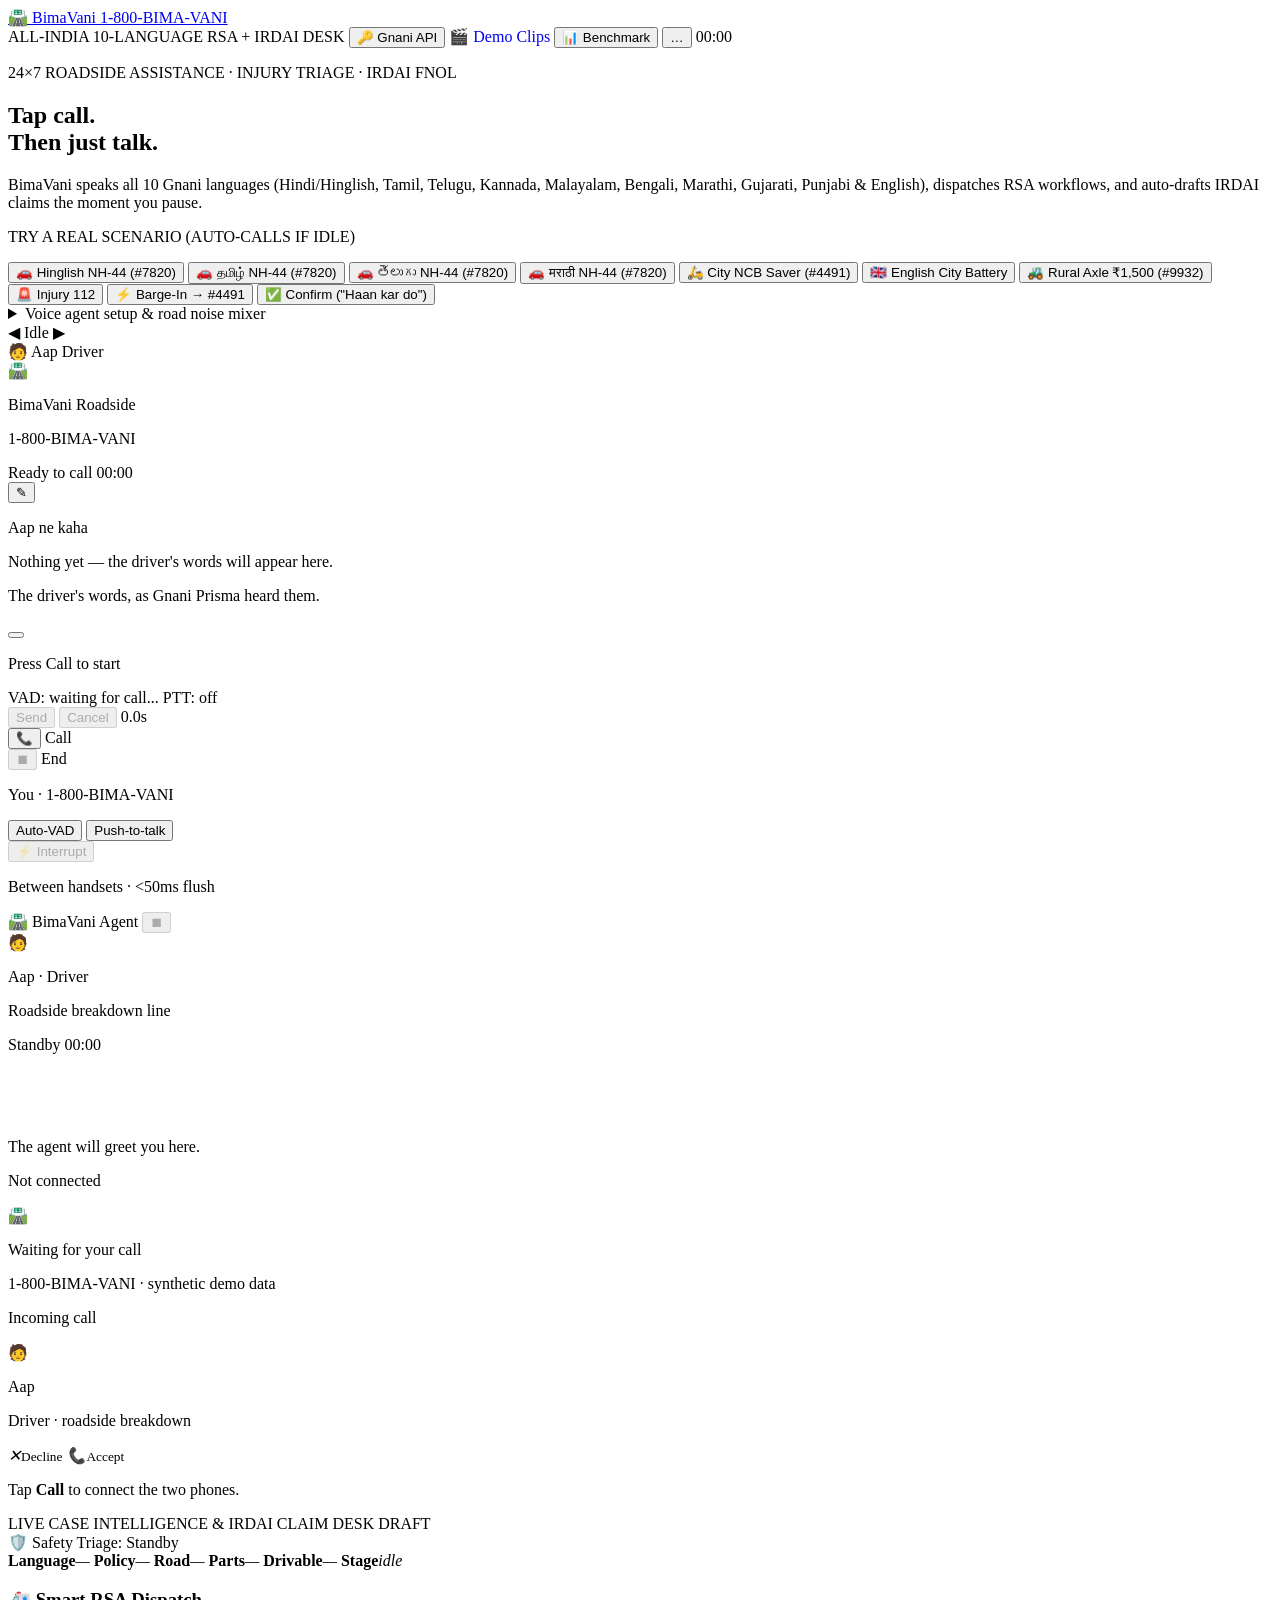
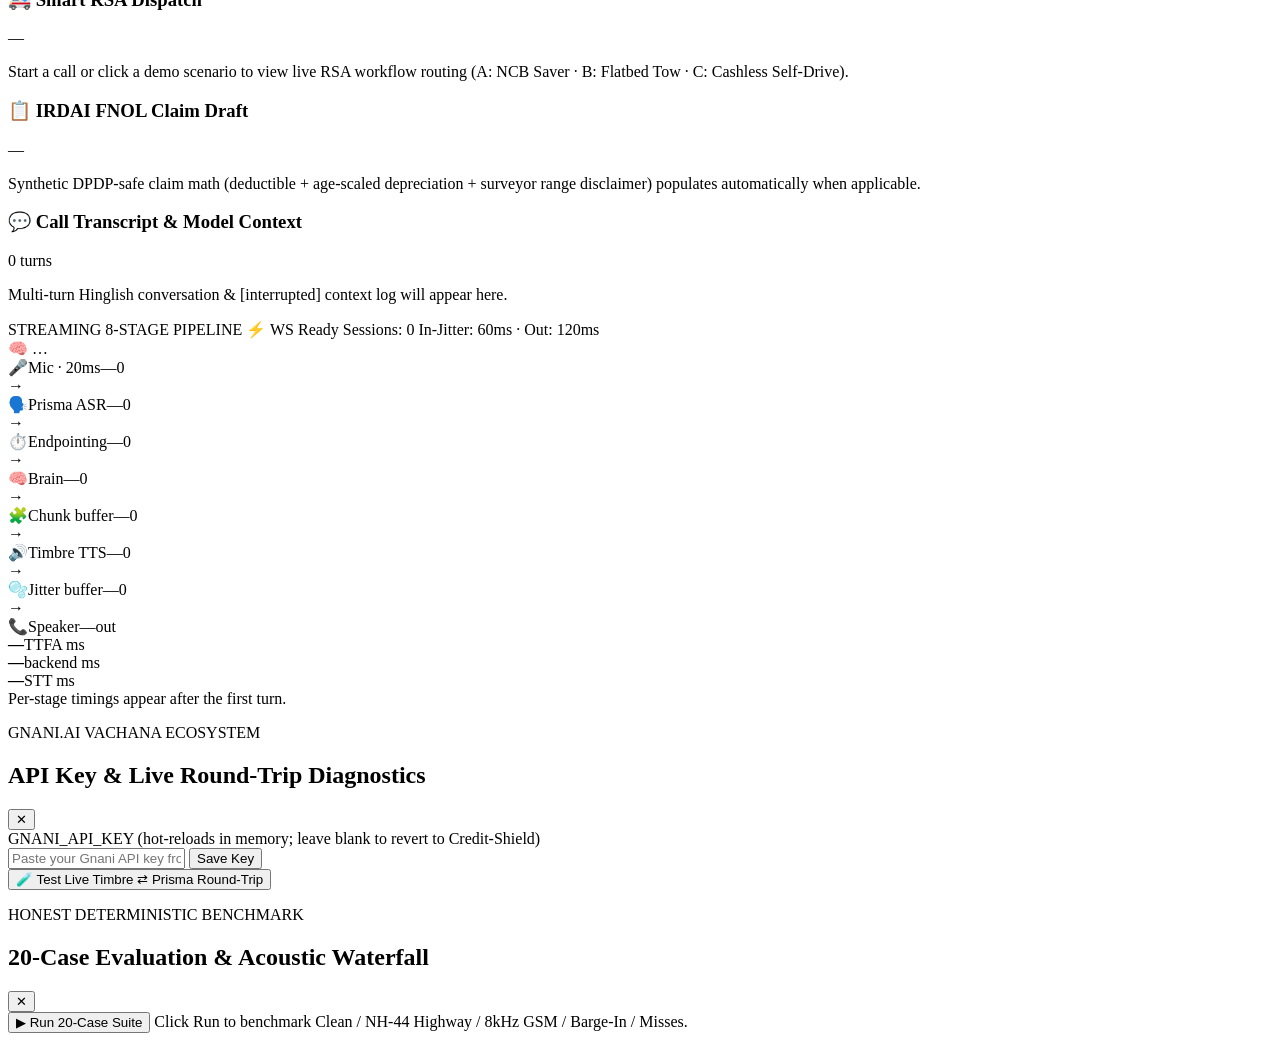
==== commit ba797109: "Updated brain conversation logic" ====
--- a/frontend/index.html
+++ b/frontend/index.html
@@ -19,6 +19,7 @@
   <div class="topbar-right">
     <span class="kicker">ALL-INDIA 10-LANGUAGE RSA + IRDAI DESK</span>
     <button id="btn-open-key" class="chip-btn" type="button" title="Configure & test Gnani API Key">🔑 Gnani API</button>
+    <a href="/demo_clips.html" target="_blank" class="chip-btn" style="text-decoration:none; display:inline-flex; align-items:center;" title="1080p Animated Hackathon Demo Clips">🎬 Demo Clips</a>
     <button id="btn-open-eval" class="chip-btn" type="button" title="Run 20-Case Evaluation Benchmark">📊 Benchmark</button>
     <button id="mode-pill" class="chip-status chip-clickable" type="button" title="Current voice engine mode">…</button>
     <span id="call-timer" class="timer">00:00</span>
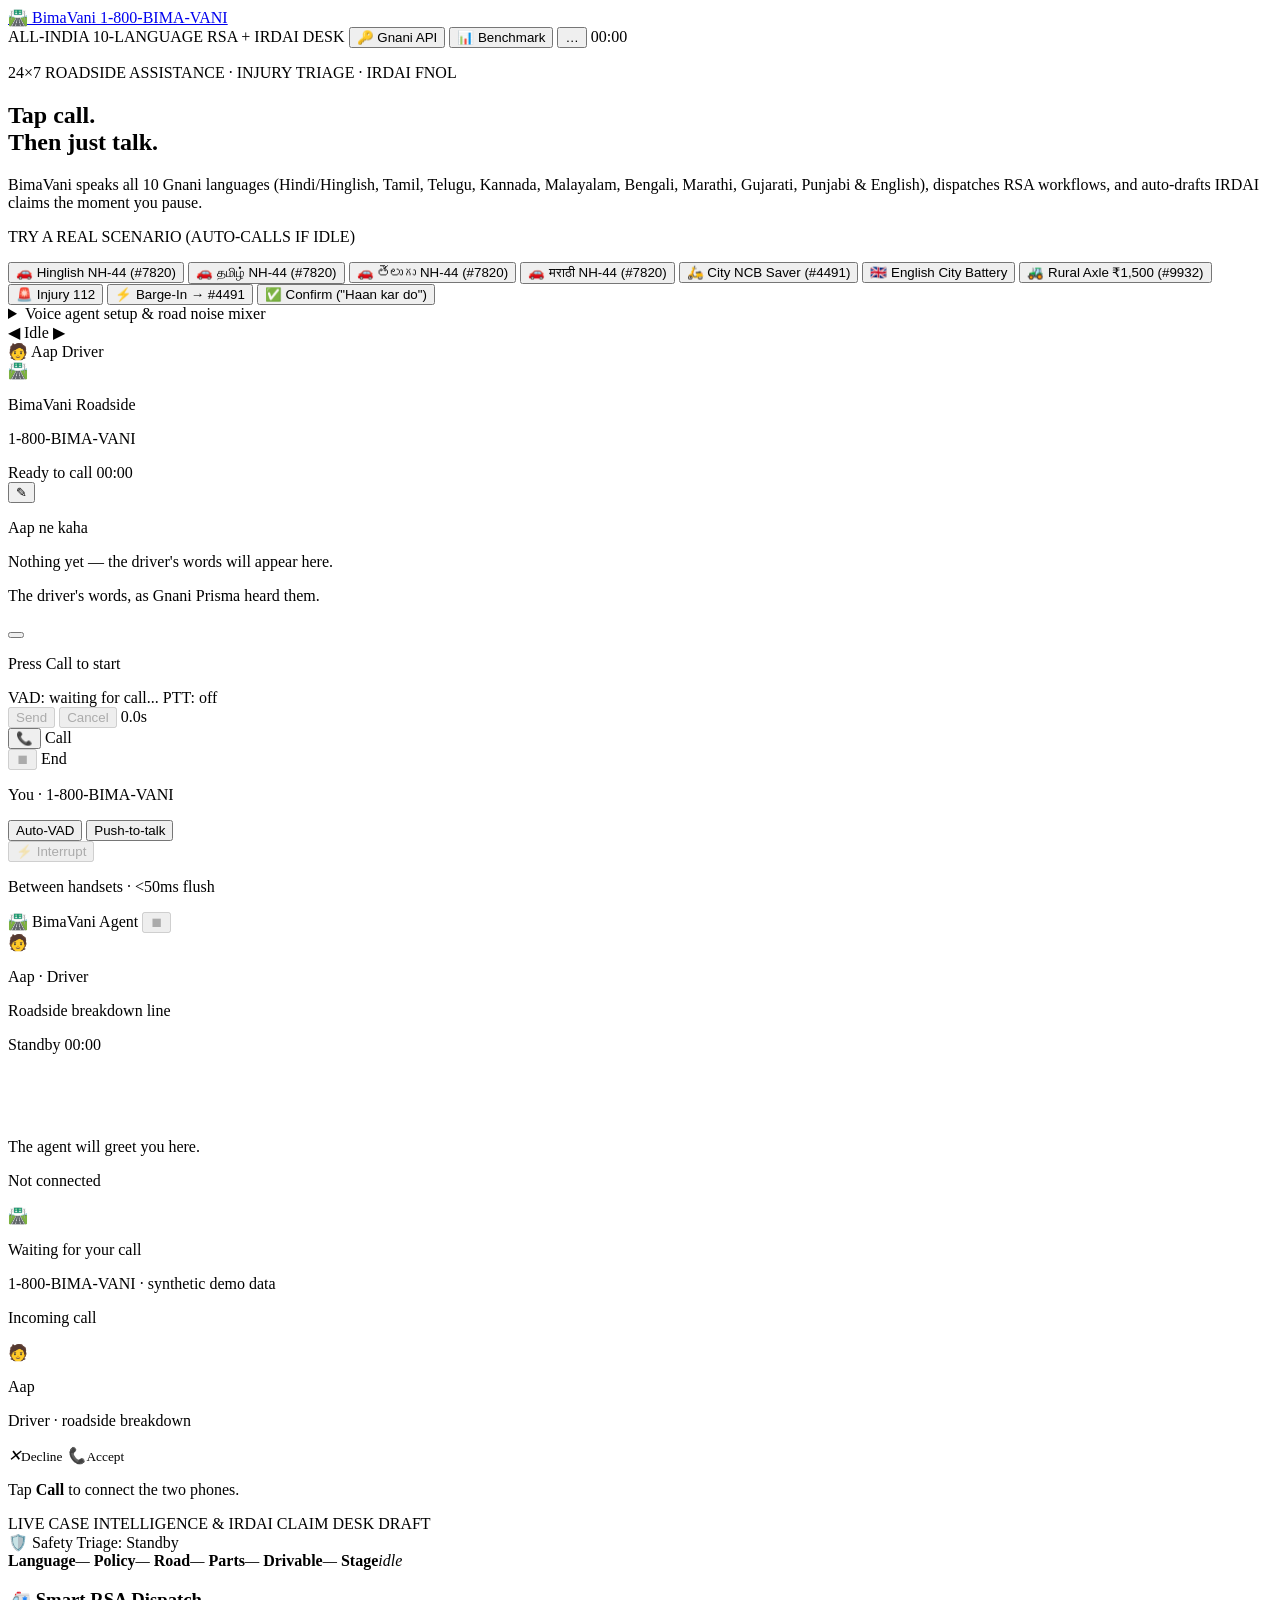
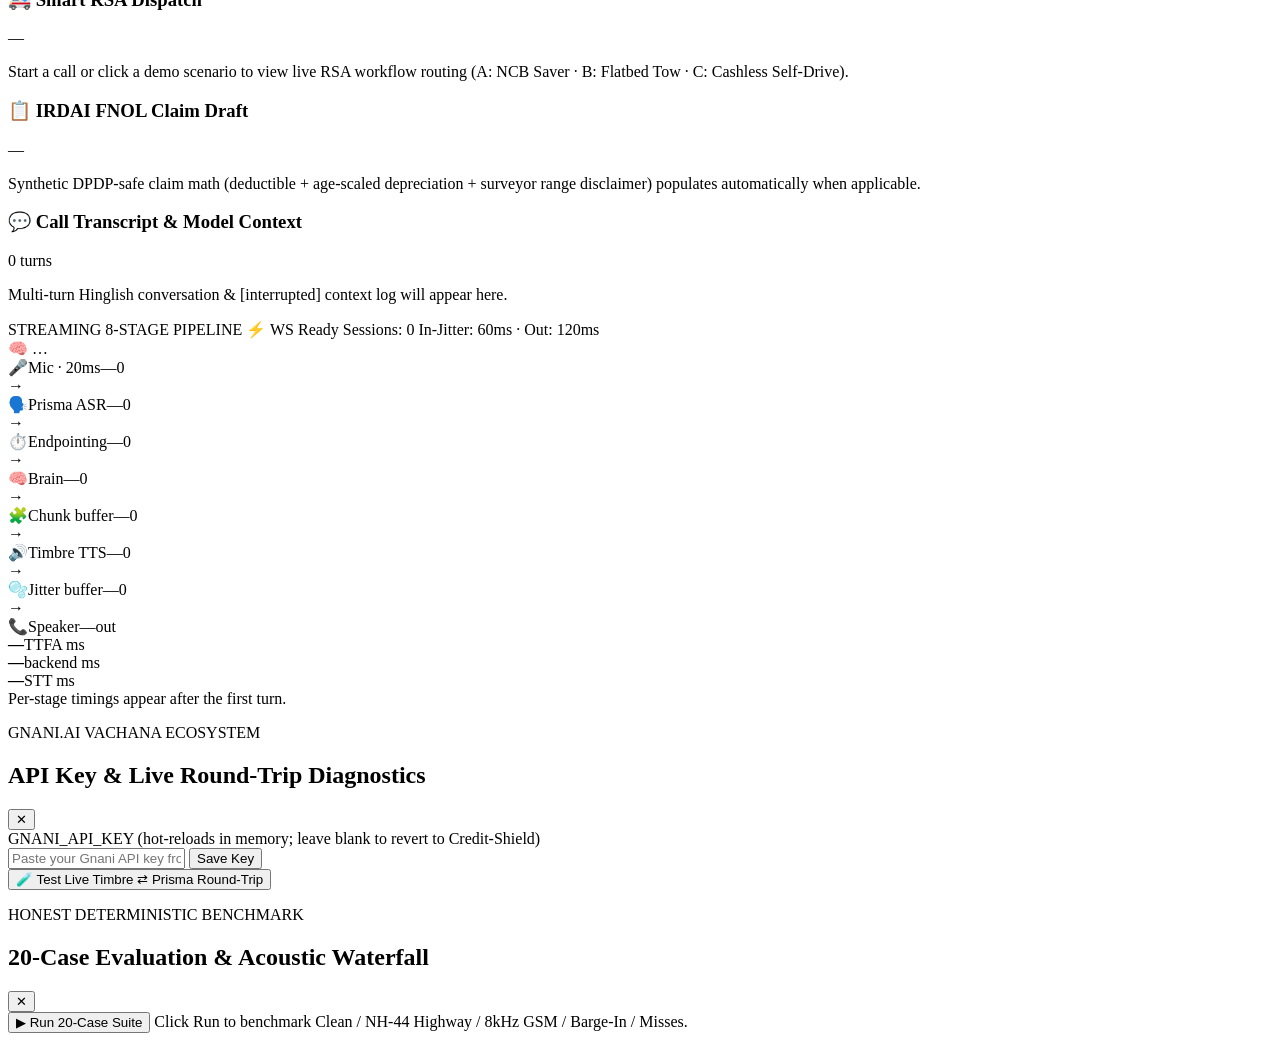
==== commit 63ad9913: "chore: remove leftover agent artifacts and dead compatibility code Co-authored-by: arena-agent <2970" ====
--- a/frontend/index.html
+++ b/frontend/index.html
@@ -19,7 +19,6 @@
   <div class="topbar-right">
     <span class="kicker">ALL-INDIA 10-LANGUAGE RSA + IRDAI DESK</span>
     <button id="btn-open-key" class="chip-btn" type="button" title="Configure & test Gnani API Key">🔑 Gnani API</button>
-    <a href="/demo_clips.html" target="_blank" class="chip-btn" style="text-decoration:none; display:inline-flex; align-items:center;" title="1080p Animated Hackathon Demo Clips">🎬 Demo Clips</a>
     <button id="btn-open-eval" class="chip-btn" type="button" title="Run 20-Case Evaluation Benchmark">📊 Benchmark</button>
     <button id="mode-pill" class="chip-status chip-clickable" type="button" title="Current voice engine mode">…</button>
     <span id="call-timer" class="timer">00:00</span>
